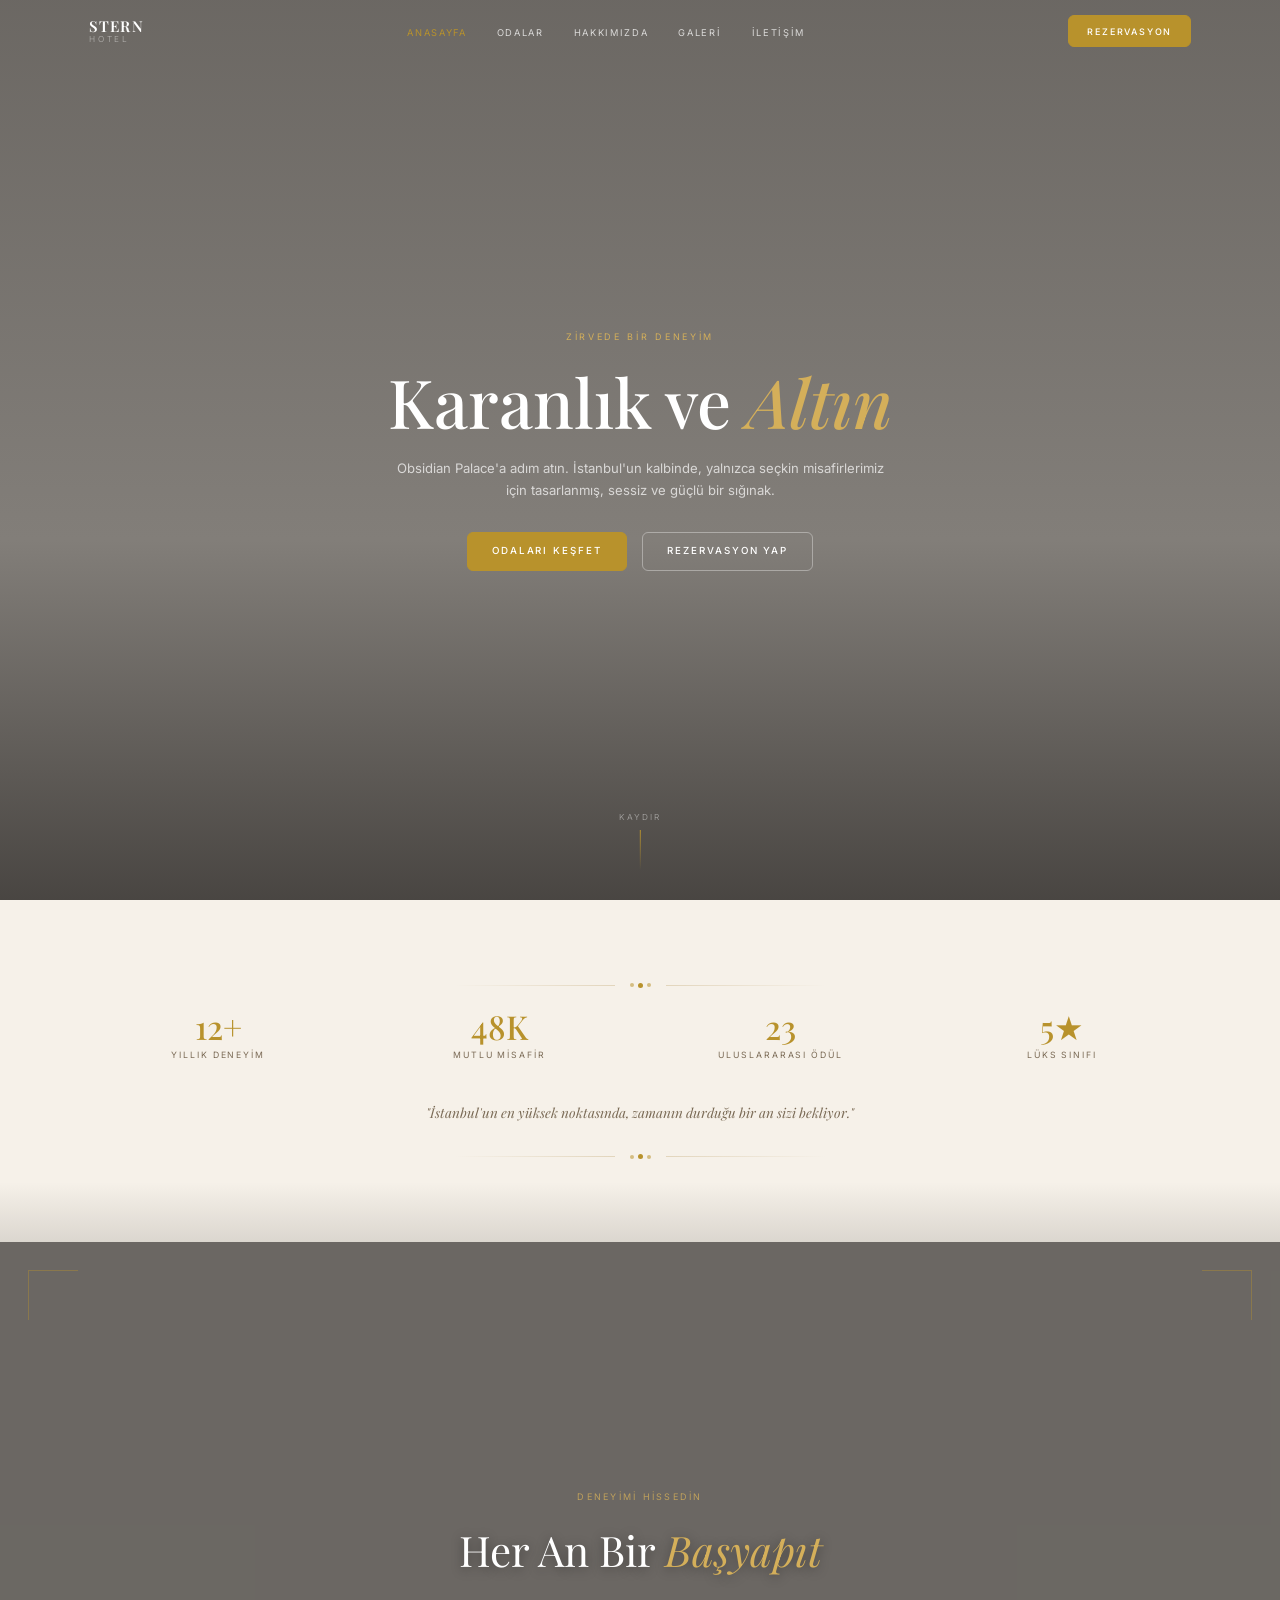
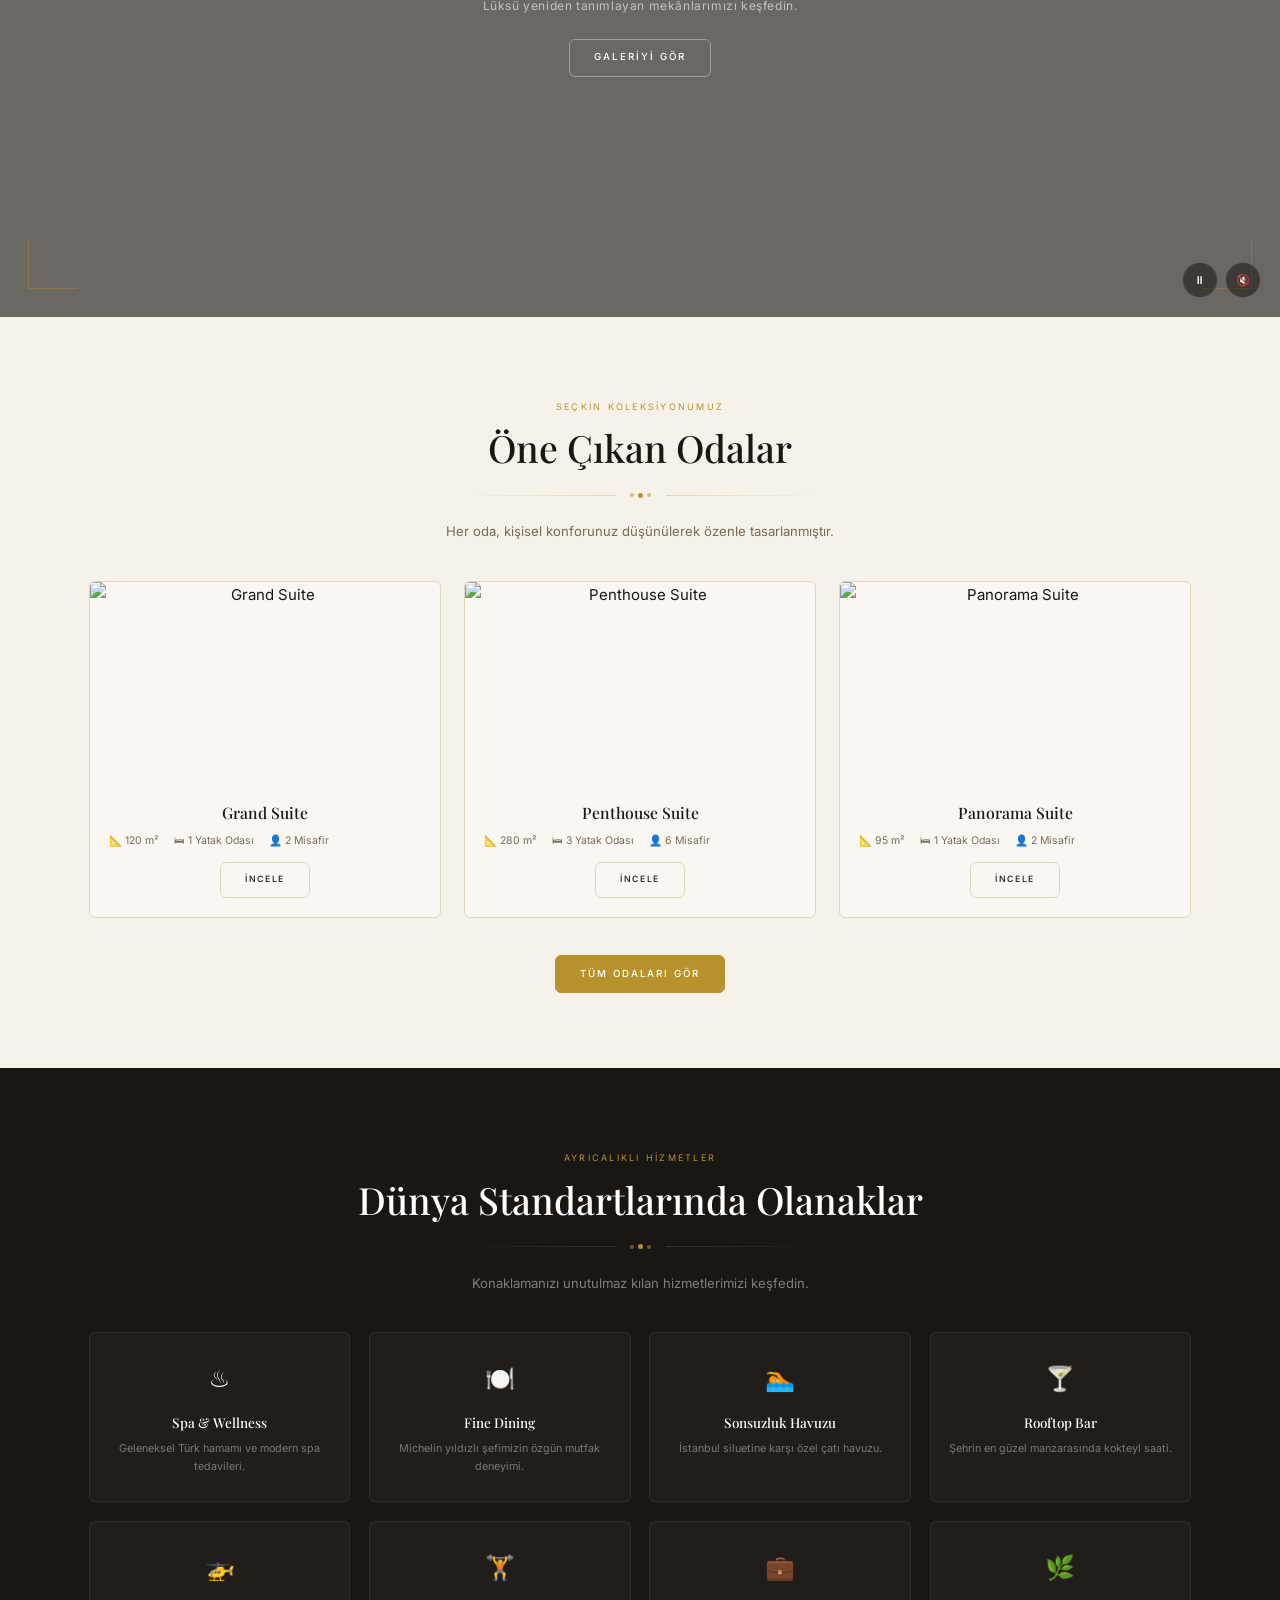
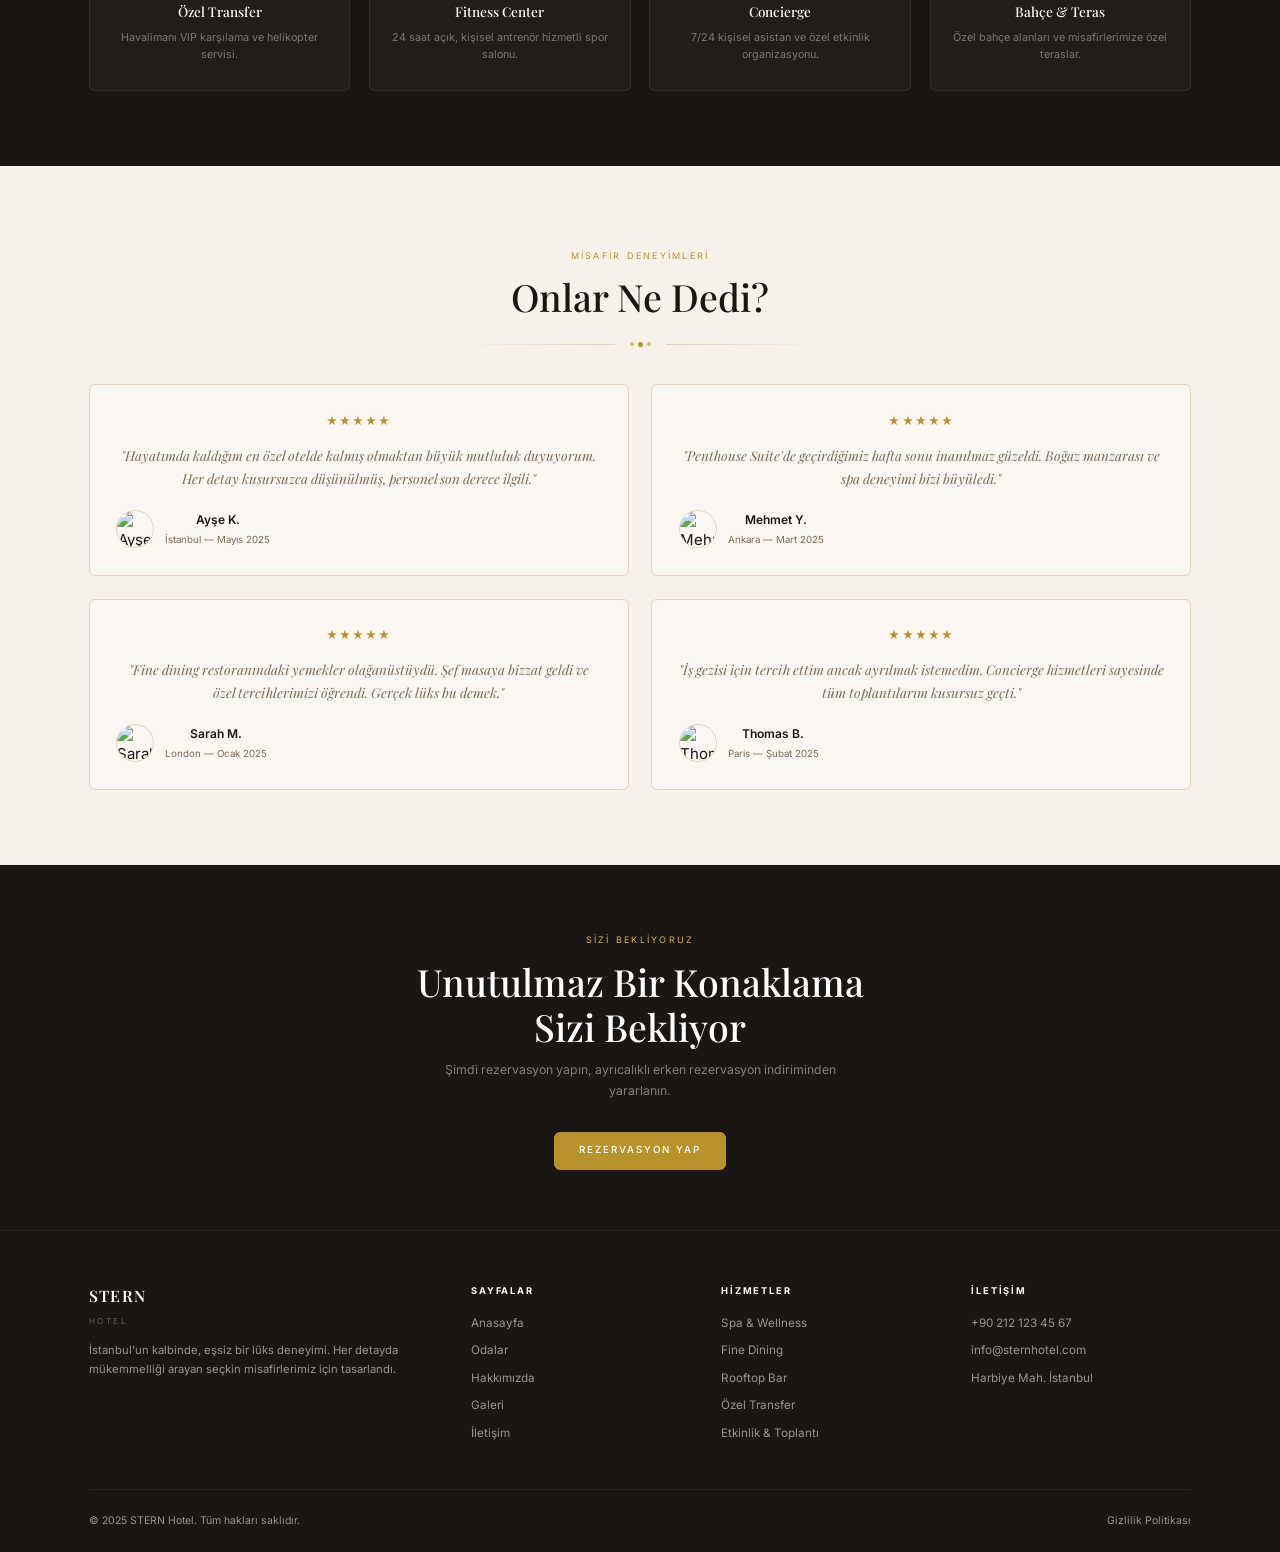
==== index.html @ bc106a62 "first upload" ====
<!DOCTYPE html>
<html lang="tr">
<head>
  <meta charset="UTF-8" />
  <meta name="viewport" content="width=device-width, initial-scale=1.0" />
  <title>STERN Hotel — İstanbul</title>
  <meta name="description" content="İstanbul'un kalbinde eşsiz lüks deneyimi. Obsidian Palace Hotel ile zamanın durduğu bir konaklamayı yaşayın." />
  <link rel="stylesheet" href="style.css" />
</head>
<body>

  <!-- ══ NAVBAR ══════════════════════════════════════════════ -->
  <nav class="navbar">
    <div class="container navbar__inner">
      <a href="index.html" class="navbar__logo">
        STERN<br><span>Hotel</span>
      </a>
      <ul class="navbar__links">
        <li><a href="index.html" class="active">Anasayfa</a></li>
        <li><a href="odalar.html">Odalar</a></li>
        <li><a href="hakkimizda.html">Hakkımızda</a></li>
        <li><a href="galeri.html">Galeri</a></li>
        <li><a href="iletisim.html">İletişim</a></li>
      </ul>
      <a href="iletisim.html" class="btn btn-gold navbar__cta">Rezervasyon</a>
      <button class="hamburger" aria-label="Menüyü aç">
        <span></span><span></span><span></span>
      </button>
    </div>
  </nav>

  <!-- Mobil menü -->
  <div class="mobile-overlay"></div>
  <nav class="mobile-menu">
    <a href="index.html">Anasayfa</a>
    <a href="odalar.html">Odalar</a>
    <a href="hakkimizda.html">Hakkımızda</a>
    <a href="galeri.html">Galeri</a>
    <a href="iletisim.html">İletişim</a>
    <a href="iletisim.html" class="btn btn-gold">Rezervasyon</a>
  </nav>

  <!-- ══ HERO ════════════════════════════════════════════════ -->
  <section class="hero">
   <div class="hero__bg"><div class="video-box">
   <video autoplay muted loop playsinline>
      <source src="file:///C:/Users/umit/Downloads/hotel-website-static/hotel-static/videos/istanbul.mp4" type="video/mp4" />
    </video>
	</div> 	 
	</div> 

    <div class="hero__content">
      <span class="hero__tag">Zirvede Bir Deneyim</span>
      <h1 class="hero__title">Karanlık ve <em>Altın</em></h1>
      <p class="hero__desc">Obsidian Palace'a adım atın. İstanbul'un kalbinde, yalnızca seçkin misafirlerimiz için tasarlanmış, sessiz ve güçlü bir sığınak.</p>
      <div class="hero__actions">
        <a href="odalar.html" class="btn btn-gold">Odaları Keşfet</a>
        <a href="iletisim.html" class="btn btn-outline">Rezervasyon Yap</a>
      </div>
    </div>
    <div class="hero__scroll">
      <span>Kaydır</span>
      <div class="hero__scroll-line"></div>
    </div>
  </section>

  <!-- ══ GEÇİŞ KÖPRÜSÜ ══════════════════════════════════════ -->
  <section class="bridge">
    <div class="container">
      <div class="ornament"><span><i></i><i></i><i></i></span></div>
      <div class="bridge__stats">
        <div class="bridge__stat fade-in">
          <div class="bridge__stat-val">12+</div>
          <div class="bridge__stat-label">Yıllık Deneyim</div>
        </div>
        <div class="bridge__stat fade-in delay-1">
          <div class="bridge__stat-val">48K</div>
          <div class="bridge__stat-label">Mutlu Misafir</div>
        </div>
        <div class="bridge__stat fade-in delay-2">
          <div class="bridge__stat-val">23</div>
          <div class="bridge__stat-label">Uluslararası Ödül</div>
        </div>
        <div class="bridge__stat fade-in delay-3">
          <div class="bridge__stat-val">5★</div>
          <div class="bridge__stat-label">Lüks Sınıfı</div>
        </div>
      </div>
      <p class="bridge__quote fade-in">"İstanbul'un en yüksek noktasında, zamanın durduğu bir an sizi bekliyor."</p>
      <div class="ornament" style="margin-top:2rem"><span><i></i><i></i><i></i></span></div>
    </div>
  </section>

  <!-- ══ VIDEO ═══════════════════════════════════════════════ -->
  <section class="video-section">
    <video autoplay muted loop playsinline>
      <source src="file:///C:/Users/umit/Downloads/hotel-website-static/hotel-static/videos/istanbul.mp4" type="video/mp4" />
    </video>
    <div class="video-section__overlay"></div>
    <div class="video-section__corner video-section__corner--tl"></div>
    <div class="video-section__corner video-section__corner--tr"></div>
    <div class="video-section__corner video-section__corner--bl"></div>
    <div class="video-section__corner video-section__corner--br"></div>
    <div class="video-section__content">
      <span class="tag" style="color:rgba(212,175,90,.8)">Deneyimi Hissedin</span>
      <h2>Her An Bir <em style="font-style:italic;color:var(--gold-lt)">Başyapıt</em></h2>
      <p>Lüksü yeniden tanımlayan mekânlarımızı keşfedin.</p>
      <a href="galeri.html" class="btn btn-outline">Galeriyi Gör</a>
    </div>
    <div class="video-controls">
      <button id="btn-play" title="Oynat / Durdur">⏸</button>
      <button id="btn-mute" title="Ses">🔇</button>
    </div>
  </section>

  <!-- ══ ÖNE ÇIKAN ODALAR ════════════════════════════════════ -->
  <section class="section">
    <div class="container text-center">
      <span class="tag">Seçkin Koleksiyonumuz</span>
      <h2 class="section-title">Öne Çıkan Odalar</h2>
      <div class="ornament"><span><i></i><i></i><i></i></span></div>
      <p class="section-lead">Her oda, kişisel konforunuz düşünülerek özenle tasarlanmıştır.</p>

      <div class="rooms-grid">

        <div class="room-card fade-in">
          <div class="room-card__img">
            <img src="https://images.unsplash.com/photo-1631049307264-da0ec9d70304?w=700&q=80" alt="Grand Suite" loading="lazy" />
          </div>
          <div class="room-card__body">
            <h3 class="room-card__name">Grand Suite</h3>
            <div class="room-card__meta">
              <span>📐 120 m²</span>
              <span>🛏 1 Yatak Odası</span>
              <span>👤 2 Misafir</span>
            </div>
            <a href="odalar.html" class="btn btn-outline-dark" style="font-size:0.58rem">İncele</a>
          </div>
        </div>

        <div class="room-card fade-in delay-1">
          <div class="room-card__img">
            <img src="https://images.unsplash.com/photo-1582719478250-c89cae4dc85b?w=700&q=80" alt="Penthouse Suite" loading="lazy" />
          </div>
          <div class="room-card__body">
            <h3 class="room-card__name">Penthouse Suite</h3>
            <div class="room-card__meta">
              <span>📐 280 m²</span>
              <span>🛏 3 Yatak Odası</span>
              <span>👤 6 Misafir</span>
            </div>
            <a href="odalar.html" class="btn btn-outline-dark" style="font-size:0.58rem">İncele</a>
          </div>
        </div>

        <div class="room-card fade-in delay-2">
          <div class="room-card__img">
            <img src="https://images.unsplash.com/photo-1578683010236-d716f9a3f461?w=700&q=80" alt="Panorama Suite" loading="lazy" />
          </div>
          <div class="room-card__body">
            <h3 class="room-card__name">Panorama Suite</h3>
            <div class="room-card__meta">
              <span>📐 95 m²</span>
              <span>🛏 1 Yatak Odası</span>
              <span>👤 2 Misafir</span>
            </div>
            <a href="odalar.html" class="btn btn-outline-dark" style="font-size:0.58rem">İncele</a>
          </div>
        </div>

      </div>
      <div style="margin-top:2.5rem">
        <a href="odalar.html" class="btn btn-gold">Tüm Odaları Gör</a>
      </div>
    </div>
  </section>

  <!-- ══ OLANAKLAR ═══════════════════════════════════════════ -->
  <section class="section section--dark">
    <div class="container text-center">
      <span class="tag">Ayrıcalıklı Hizmetler</span>
      <h2 class="section-title" style="color:#fff">Dünya Standartlarında Olanaklar</h2>
      <div class="ornament" style="--border:rgba(255,255,255,.12)"><span><i></i><i></i><i></i></span></div>
      <p class="section-lead" style="color:rgba(255,255,255,.45)">Konaklamanızı unutulmaz kılan hizmetlerimizi keşfedin.</p>

      <div class="amenities-grid" style="margin-top:2.5rem">
        <div class="amenity-card fade-in">
          <div class="amenity-card__icon">♨️</div>
          <div class="amenity-card__name">Spa & Wellness</div>
          <div class="amenity-card__desc">Geleneksel Türk hamamı ve modern spa tedavileri.</div>
        </div>
        <div class="amenity-card fade-in delay-1">
          <div class="amenity-card__icon">🍽️</div>
          <div class="amenity-card__name">Fine Dining</div>
          <div class="amenity-card__desc">Michelin yıldızlı şefimizin özgün mutfak deneyimi.</div>
        </div>
        <div class="amenity-card fade-in delay-2">
          <div class="amenity-card__icon">🏊</div>
          <div class="amenity-card__name">Sonsuzluk Havuzu</div>
          <div class="amenity-card__desc">İstanbul siluetine karşı özel çatı havuzu.</div>
        </div>
        <div class="amenity-card fade-in delay-3">
          <div class="amenity-card__icon">🍸</div>
          <div class="amenity-card__name">Rooftop Bar</div>
          <div class="amenity-card__desc">Şehrin en güzel manzarasında kokteyl saati.</div>
        </div>
        <div class="amenity-card fade-in">
          <div class="amenity-card__icon">🚁</div>
          <div class="amenity-card__name">Özel Transfer</div>
          <div class="amenity-card__desc">Havalimanı VIP karşılama ve helikopter servisi.</div>
        </div>
        <div class="amenity-card fade-in delay-1">
          <div class="amenity-card__icon">🏋️</div>
          <div class="amenity-card__name">Fitness Center</div>
          <div class="amenity-card__desc">24 saat açık, kişisel antrenör hizmetli spor salonu.</div>
        </div>
        <div class="amenity-card fade-in delay-2">
          <div class="amenity-card__icon">💼</div>
          <div class="amenity-card__name">Concierge</div>
          <div class="amenity-card__desc">7/24 kişisel asistan ve özel etkinlik organizasyonu.</div>
        </div>
        <div class="amenity-card fade-in delay-3">
          <div class="amenity-card__icon">🌿</div>
          <div class="amenity-card__name">Bahçe & Teras</div>
          <div class="amenity-card__desc">Özel bahçe alanları ve misafirlerimize özel teraslar.</div>
        </div>
      </div>
    </div>
  </section>

  <!-- ══ MİSAFİR GÖRÜŞLERİ ══════════════════════════════════ -->
  <section class="section">
    <div class="container text-center">
      <span class="tag">Misafir Deneyimleri</span>
      <h2 class="section-title">Onlar Ne Dedi?</h2>
      <div class="ornament"><span><i></i><i></i><i></i></span></div>

      <div class="testimonials-grid">
        <div class="testimonial-card fade-in">
          <div class="testimonial-card__stars">★★★★★</div>
          <p class="testimonial-card__text">"Hayatımda kaldığım en özel otelde kalmış olmaktan büyük mutluluk duyuyorum. Her detay kusursuzca düşünülmüş, personel son derece ilgili."</p>
          <div class="testimonial-card__author">
            <img class="testimonial-card__avatar" src="https://images.unsplash.com/photo-1494790108755-2616b612b786?w=80&q=80" alt="Ayşe K." />
            <div>
              <div class="testimonial-card__name">Ayşe K.</div>
              <div class="testimonial-card__meta">İstanbul — Mayıs 2025</div>
            </div>
          </div>
        </div>

        <div class="testimonial-card fade-in delay-1">
          <div class="testimonial-card__stars">★★★★★</div>
          <p class="testimonial-card__text">"Penthouse Suite'de geçirdiğimiz hafta sonu inanılmaz güzeldi. Boğaz manzarası ve spa deneyimi bizi büyüledi."</p>
          <div class="testimonial-card__author">
            <img class="testimonial-card__avatar" src="https://images.unsplash.com/photo-1472099645785-5658abf4ff4e?w=80&q=80" alt="Mehmet Y." />
            <div>
              <div class="testimonial-card__name">Mehmet Y.</div>
              <div class="testimonial-card__meta">Ankara — Mart 2025</div>
            </div>
          </div>
        </div>

        <div class="testimonial-card fade-in delay-2">
          <div class="testimonial-card__stars">★★★★★</div>
          <p class="testimonial-card__text">"Fine dining restoranındaki yemekler olağanüstüydü. Şef masaya bizzat geldi ve özel tercihlerimizi öğrendi. Gerçek lüks bu demek."</p>
          <div class="testimonial-card__author">
            <img class="testimonial-card__avatar" src="https://images.unsplash.com/photo-1438761681033-6461ffad8d80?w=80&q=80" alt="Sarah M." />
            <div>
              <div class="testimonial-card__name">Sarah M.</div>
              <div class="testimonial-card__meta">London — Ocak 2025</div>
            </div>
          </div>
        </div>

        <div class="testimonial-card fade-in delay-3">
          <div class="testimonial-card__stars">★★★★★</div>
          <p class="testimonial-card__text">"İş gezisi için tercih ettim ancak ayrılmak istemedim. Concierge hizmetleri sayesinde tüm toplantılarım kusursuz geçti."</p>
          <div class="testimonial-card__author">
            <img class="testimonial-card__avatar" src="https://images.unsplash.com/photo-1507003211169-0a1dd7228f2d?w=80&q=80" alt="Thomas B." />
            <div>
              <div class="testimonial-card__name">Thomas B.</div>
              <div class="testimonial-card__meta">Paris — Şubat 2025</div>
            </div>
          </div>
        </div>
      </div>
    </div>
  </section>

  <!-- ══ CTA BANNER ══════════════════════════════════════════ -->
  <section style="background:var(--dark);padding:4rem 0;text-align:center;position:relative;overflow:hidden;">
    <div style="position:absolute;inset:0;background-image:url('https://images.unsplash.com/photo-1551882547-ff40c63fe5fa?w=1400&q=60');background-size:cover;background-position:center;opacity:.08;"></div>
    <div class="container" style="position:relative">
      <span class="tag" style="color:var(--gold-lt)">Sizi Bekliyoruz</span>
      <h2 class="section-title" style="color:#fff;margin-bottom:0.75rem">Unutulmaz Bir Konaklama<br>Sizi Bekliyor</h2>
      <p style="font-size:0.82rem;color:rgba(255,255,255,.45);margin-bottom:2rem;max-width:440px;margin-inline:auto;">Şimdi rezervasyon yapın, ayrıcalıklı erken rezervasyon indiriminden yararlanın.</p>
      <a href="iletisim.html" class="btn btn-gold">Rezervasyon Yap</a>
    </div>
  </section>

  <!-- ══ FOOTER ══════════════════════════════════════════════ -->
  <footer class="footer">
    <div class="container">
      <div class="footer__grid">
        <div class="footer__brand">
          <div class="footer__logo">STERN</div>
          <div class="footer__logo-sub">Hotel</div>
          <p>İstanbul'un kalbinde, eşsiz bir lüks deneyimi. Her detayda mükemmelliği arayan seçkin misafirlerimiz için tasarlandı.</p>
        </div>
        <div class="footer__col">
          <h4>Sayfalar</h4>
          <a href="index.html">Anasayfa</a>
          <a href="odalar.html">Odalar</a>
          <a href="hakkimizda.html">Hakkımızda</a>
          <a href="galeri.html">Galeri</a>
          <a href="iletisim.html">İletişim</a>
        </div>
        <div class="footer__col">
          <h4>Hizmetler</h4>
          <a href="#">Spa & Wellness</a>
          <a href="#">Fine Dining</a>
          <a href="#">Rooftop Bar</a>
          <a href="#">Özel Transfer</a>
          <a href="#">Etkinlik & Toplantı</a>
        </div>
        <div class="footer__col">
          <h4>İletişim</h4>
          <a href="tel:+902121234567">+90 212 123 45 67</a>
          <a href="mailto:info@obsidianpalace.com">info@sternhotel.com</a>
          <a href="#">Harbiye Mah. İstanbul</a>
        </div>
      </div>
      <div class="footer__bottom">
        <span>© 2025 STERN Hotel. Tüm hakları saklıdır.</span>
        <span><a href="#">Gizlilik Politikası</a></span>
      </div>
    </div>
  </footer>

  <script src="script.js"></script>
</body>
</html>
---- style.css ----
/* ============================================================
   OBSIDIAN PALACE HOTEL — Ana Stil Dosyası
   ============================================================ */

@import url('https://fonts.googleapis.com/css2?family=Playfair+Display:ital,wght@0,400;0,500;0,600;0,700;1,400;1,500&family=Inter:wght@300;400;500;600&display=swap');

/* ── Değişkenler ── */
:root {
  --bg:        #f6f1e9;
  --bg-card:   #faf7f2;
  --dark:      #1a1614;
  --dark-2:    #221e1b;
  --gold:      #b8922c;
  --gold-lt:   #d4af5a;
  --gold-dk:   #8a6b1e;
  --text:      #1a1614;
  --muted:     #7a6a55;
  --border:    #e2d5bc;
  --white:     #ffffff;
  --radius:    6px;
  --font-serif: 'Playfair Display', Georgia, serif;
  --font-sans:  'Inter', system-ui, sans-serif;
  --transition: 0.3s ease;
}

/* ── Reset ── */
*, *::before, *::after { box-sizing: border-box; margin: 0; padding: 0; }
html { scroll-behavior: smooth; font-size: 15px; }
body { background: var(--bg); color: var(--text); font-family: var(--font-sans); line-height: 1.7; -webkit-font-smoothing: antialiased; }
img { max-width: 100%; display: block; }
a { text-decoration: none; color: inherit; }
ul { list-style: none; }
button { cursor: pointer; font-family: inherit; }

/* ── Yardımcı ── */
.container { width: 100%; max-width: 1140px; margin-inline: auto; padding-inline: 1.25rem; }
.section { padding: 5rem 0; }
.section--dark { background: var(--dark); color: var(--white); }
.section--darker { background: var(--dark-2); color: var(--white); }

.gold { color: var(--gold); }
.serif { font-family: var(--font-serif); }
.text-center { text-align: center; }
.text-muted { color: var(--muted); }

.tag {
  display: inline-block;
  font-size: 0.6rem;
  letter-spacing: 0.25em;
  text-transform: uppercase;
  color: var(--gold);
  margin-bottom: 0.75rem;
}

.section-title {
  font-family: var(--font-serif);
  font-size: clamp(1.6rem, 4vw, 2.5rem);
  font-weight: 500;
  line-height: 1.2;
  margin-bottom: 0.75rem;
}

.section-lead {
  font-size: 0.875rem;
  color: var(--muted);
  max-width: 520px;
  margin-inline: auto;
  line-height: 1.75;
}

/* Ornament divider */
.ornament {
  display: flex;
  align-items: center;
  justify-content: center;
  gap: 1rem;
  margin: 1.5rem 0;
}
.ornament::before,
.ornament::after {
  content: '';
  height: 1px;
  flex: 1;
  max-width: 160px;
  background: linear-gradient(to right, transparent, var(--border));
}
.ornament::after { background: linear-gradient(to left, transparent, var(--border)); }
.ornament span {
  display: flex; gap: 4px; align-items: center;
}
.ornament span i {
  display: block;
  width: 5px; height: 5px;
  border-radius: 50%;
  background: var(--gold);
}
.ornament span i:first-child,
.ornament span i:last-child { width: 4px; height: 4px; opacity: .55; }

/* ── Butonlar ── */
.btn {
  display: inline-flex;
  align-items: center;
  gap: 0.5rem;
  padding: 0.65rem 1.6rem;
  font-size: 0.65rem;
  letter-spacing: 0.2em;
  text-transform: uppercase;
  font-weight: 500;
  border: 1px solid transparent;
  transition: var(--transition);
  border-radius: var(--radius);
}
.btn-gold {
  background: var(--gold);
  color: var(--white);
  border-color: var(--gold);
}
.btn-gold:hover { background: var(--gold-dk); border-color: var(--gold-dk); }
.btn-outline {
  background: transparent;
  color: var(--white);
  border-color: rgba(255,255,255,.35);
}
.btn-outline:hover { border-color: var(--gold); color: var(--gold); }
.btn-outline-dark {
  background: transparent;
  color: var(--text);
  border-color: var(--border);
}
.btn-outline-dark:hover { border-color: var(--gold); color: var(--gold); }

/* ============================================================
   NAVBAR
   ============================================================ */
.navbar {
  position: fixed;
  top: 0; left: 0; right: 0;
  z-index: 900;
  padding: 1rem 0;
  transition: background var(--transition), padding var(--transition), box-shadow var(--transition);
}
.navbar.scrolled {
  background: var(--dark);
  padding: 0.6rem 0;
  box-shadow: 0 2px 20px rgba(0,0,0,.35);
}
.navbar__inner {
  display: flex;
  align-items: center;
  justify-content: space-between;
}
.navbar__logo {
  font-family: var(--font-serif);
  font-size: 1rem;
  font-weight: 600;
  letter-spacing: 0.08em;
  color: var(--white);
  line-height: 1.1;
}
.navbar__logo span {
  display: block;
  font-family: var(--font-sans);
  font-size: 0.55rem;
  font-weight: 300;
  letter-spacing: 0.35em;
  text-transform: uppercase;
  color: rgba(255,255,255,.5);
}
.navbar__links {
  display: flex;
  align-items: center;
  gap: 2rem;
}
.navbar__links a {
  font-size: 0.62rem;
  letter-spacing: 0.18em;
  text-transform: uppercase;
  color: rgba(255,255,255,.75);
  transition: color var(--transition);
}
.navbar__links a:hover,
.navbar__links a.active { color: var(--gold); }
.navbar__cta {
  font-size: 0.6rem;
  letter-spacing: 0.2em;
  padding: 0.5rem 1.2rem;
}
/* Hamburger */
.hamburger {
  display: none;
  flex-direction: column;
  gap: 5px;
  background: none;
  border: none;
  padding: 4px;
  cursor: pointer;
}
.hamburger span {
  display: block;
  width: 24px; height: 1.5px;
  background: var(--white);
  transition: var(--transition);
}
.hamburger.open span:nth-child(1) { transform: translateY(6.5px) rotate(45deg); }
.hamburger.open span:nth-child(2) { opacity: 0; }
.hamburger.open span:nth-child(3) { transform: translateY(-6.5px) rotate(-45deg); }

/* Mobile drawer */
.mobile-menu {
  position: fixed;
  top: 0; right: 0; bottom: 0;
  width: 280px;
  background: var(--dark);
  z-index: 800;
  transform: translateX(100%);
  transition: transform 0.4s cubic-bezier(.77,0,.175,1);
  display: flex;
  flex-direction: column;
  padding: 5rem 2rem 2.5rem;
  border-left: 1px solid rgba(255,255,255,.06);
}
.mobile-menu.open { transform: translateX(0); }
.mobile-menu a {
  display: block;
  padding: 0.85rem 0;
  font-size: 0.7rem;
  letter-spacing: 0.22em;
  text-transform: uppercase;
  color: rgba(255,255,255,.65);
  border-bottom: 1px solid rgba(255,255,255,.06);
  transition: color var(--transition);
}
.mobile-menu a:hover { color: var(--gold); }
.mobile-menu .btn { margin-top: 1.5rem; align-self: flex-start; }
.mobile-overlay {
  display: none;
  position: fixed; inset: 0;
  background: rgba(0,0,0,.55);
  z-index: 799;
}
.mobile-overlay.open { display: block; }

/* ============================================================
   HERO
   ============================================================ */
.hero {
  position: relative;
  min-height: 100vh;
  display: flex;
  align-items: center;
  justify-content: center;
  text-align: center;
  overflow: hidden;
}
.hero__bg {
  position: absolute; inset: 0;
  background-image: url('https://images.unsplash.com/photo-1551882547-ff40c63fe5fa?w=1600&q=80');
  background-size: cover;
  background-position: center;
}
.hero__bg::after {
  content: '';
  position: absolute; inset: 0;
  background: linear-gradient(to bottom, rgba(15,12,10,.6) 0%, rgba(15,12,10,.5) 60%, rgba(15,12,10,.75) 100%);
}
.hero__content {
  position: relative;
  z-index: 2;
  color: var(--white);
  padding: 2rem 1.25rem;
}
.hero__tag {
  font-size: 0.6rem;
  letter-spacing: 0.3em;
  text-transform: uppercase;
  color: var(--gold-lt);
  display: block;
  margin-bottom: 1.25rem;
}
.hero__title {
  font-family: var(--font-serif);
  font-size: clamp(2.2rem, 7vw, 4.5rem);
  font-weight: 500;
  line-height: 1.1;
  margin-bottom: 1.25rem;
}
.hero__title em { color: var(--gold-lt); font-style: italic; }
.hero__desc {
  font-size: 0.875rem;
  color: rgba(255,255,255,.7);
  max-width: 500px;
  margin: 0 auto 2rem;
  line-height: 1.75;
}
.hero__actions { display: flex; gap: 1rem; justify-content: center; flex-wrap: wrap; }
.hero__scroll {
  position: absolute;
  bottom: 2rem; left: 50%;
  transform: translateX(-50%);
  z-index: 2;
  display: flex;
  flex-direction: column;
  align-items: center;
  gap: 0.4rem;
}
.hero__scroll span {
  font-size: 0.55rem;
  letter-spacing: 0.25em;
  text-transform: uppercase;
  color: rgba(255,255,255,.4);
}
.hero__scroll-line {
  width: 1px; height: 40px;
  background: linear-gradient(to bottom, var(--gold), transparent);
  animation: scrollLine 2s ease-in-out infinite;
}
@keyframes scrollLine { 0%,100% { opacity: .4; } 50% { opacity: 1; } }

/* ============================================================
   TRANSITION BRIDGE
   ============================================================ */
.bridge {
  background: var(--bg);
  padding: 4rem 0;
  position: relative;
}
.bridge::after {
  content: '';
  position: absolute;
  bottom: 0; left: 0; right: 0;
  height: 60px;
  background: linear-gradient(to bottom, transparent, rgba(26,22,20,.12));
  pointer-events: none;
}
.bridge__stats {
  display: grid;
  grid-template-columns: repeat(4, 1fr);
  gap: 1.5rem;
  margin-bottom: 2.5rem;
}
.bridge__stat { text-align: center; }
.bridge__stat-val {
  font-family: var(--font-serif);
  font-size: 2.2rem;
  font-weight: 500;
  color: var(--gold);
  line-height: 1;
  margin-bottom: 0.35rem;
}
.bridge__stat-label {
  font-size: 0.58rem;
  letter-spacing: 0.22em;
  text-transform: uppercase;
  color: var(--muted);
  font-weight: 400;
}
.bridge__quote {
  text-align: center;
  font-family: var(--font-serif);
  font-style: italic;
  font-size: 0.9rem;
  color: var(--muted);
  max-width: 560px;
  margin-inline: auto;
  line-height: 1.75;
}

/* ============================================================
   VIDEO SECTION
   ============================================================ */
.video-section {
  position: relative;
  height: 75vh;
  min-height: 420px;
  overflow: hidden;
  display: flex;
  align-items: center;
  justify-content: center;
}
.video-section video {
  position: absolute; inset: 0;
  width: 100%; height: 100%;
  object-fit: cover;
}
.video-section__overlay {
  position: absolute; inset: 0;
  background: rgba(15,12,10,.6);
}
/* Gold corner frames */
.video-section__corner {
  position: absolute;
  width: 50px; height: 50px;
  border-color: rgba(184,146,44,.4);
  border-style: solid;
  pointer-events: none;
}
.video-section__corner--tl { top: 28px; left: 28px; border-width: 1px 0 0 1px; }
.video-section__corner--tr { top: 28px; right: 28px; border-width: 1px 1px 0 0; }
.video-section__corner--bl { bottom: 28px; left: 28px; border-width: 0 0 1px 1px; }
.video-section__corner--br { bottom: 28px; right: 28px; border-width: 0 1px 1px 0; }
.video-section__content {
  position: relative;
  z-index: 2;
  text-align: center;
  color: var(--white);
  padding: 1.25rem;
}
.video-section__content h2 {
  font-family: var(--font-serif);
  font-size: clamp(1.5rem, 4vw, 2.8rem);
  font-weight: 400;
  margin-bottom: 0.6rem;
  text-shadow: 0 2px 12px rgba(0,0,0,.4);
}
.video-section__content p {
  font-size: 0.8rem;
  color: rgba(255,255,255,.6);
  margin-bottom: 1.5rem;
  letter-spacing: 0.05em;
}
.video-controls {
  position: absolute;
  bottom: 1.25rem; right: 1.25rem;
  z-index: 3;
  display: flex; gap: 0.5rem;
}
.video-controls button {
  width: 36px; height: 36px;
  border-radius: 50%;
  border: 1px solid rgba(255,255,255,.2);
  background: rgba(15,12,10,.5);
  color: var(--white);
  font-size: 0.75rem;
  display: flex; align-items: center; justify-content: center;
  transition: var(--transition);
}
.video-controls button:hover { border-color: var(--gold); color: var(--gold); }

/* ============================================================
   FEATURED ROOMS
   ============================================================ */
.rooms-grid {
  display: grid;
  grid-template-columns: repeat(3, 1fr);
  gap: 1.5rem;
  margin-top: 2.5rem;
}
.room-card {
  background: var(--bg-card);
  border: 1px solid var(--border);
  border-radius: var(--radius);
  overflow: hidden;
  transition: transform var(--transition), box-shadow var(--transition);
}
.room-card:hover { transform: translateY(-4px); box-shadow: 0 12px 30px rgba(0,0,0,.1); }
.room-card__img { height: 200px; overflow: hidden; }
.room-card__img img { width: 100%; height: 100%; object-fit: cover; transition: transform 0.6s ease; }
.room-card:hover .room-card__img img { transform: scale(1.05); }
.room-card__body { padding: 1.25rem; }
.room-card__name {
  font-family: var(--font-serif);
  font-size: 1.05rem;
  font-weight: 500;
  margin-bottom: 0.35rem;
}
.room-card__meta {
  font-size: 0.7rem;
  color: var(--muted);
  margin-bottom: 0.75rem;
  display: flex; gap: 1rem;
}
.room-card__meta span { display: flex; align-items: center; gap: 0.3rem; }
.room-card__price {
  font-family: var(--font-serif);
  font-size: 1.1rem;
  color: var(--gold);
  font-weight: 500;
  margin-bottom: 1rem;
}
.room-card__price small { font-family: var(--font-sans); font-size: 0.65rem; color: var(--muted); font-weight: 400; }

/* ============================================================
   AMENITIES
   ============================================================ */
.amenities-grid {
  display: grid;
  grid-template-columns: repeat(4, 1fr);
  gap: 1.25rem;
  margin-top: 2.5rem;
}
.amenity-card {
  text-align: center;
  padding: 1.75rem 1rem;
  border: 1px solid rgba(255,255,255,.07);
  border-radius: var(--radius);
  background: rgba(255,255,255,.03);
  transition: border-color var(--transition), background var(--transition);
}
.amenity-card:hover { border-color: rgba(184,146,44,.3); background: rgba(184,146,44,.04); }
.amenity-card__icon { font-size: 1.6rem; margin-bottom: 0.75rem; }
.amenity-card__name {
  font-family: var(--font-serif);
  font-size: 0.9rem;
  font-weight: 500;
  color: var(--white);
  margin-bottom: 0.4rem;
}
.amenity-card__desc { font-size: 0.72rem; color: rgba(255,255,255,.4); line-height: 1.6; }

/* ============================================================
   TESTIMONIALS
   ============================================================ */
.testimonials-grid {
  display: grid;
  grid-template-columns: repeat(2, 1fr);
  gap: 1.5rem;
  margin-top: 2.5rem;
}
.testimonial-card {
  background: var(--bg-card);
  border: 1px solid var(--border);
  border-radius: var(--radius);
  padding: 1.75rem;
}
.testimonial-card__stars { color: var(--gold); font-size: 0.75rem; margin-bottom: 0.85rem; letter-spacing: 0.1em; }
.testimonial-card__text {
  font-family: var(--font-serif);
  font-style: italic;
  font-size: 0.9rem;
  line-height: 1.75;
  color: var(--muted);
  margin-bottom: 1.25rem;
}
.testimonial-card__author { display: flex; align-items: center; gap: 0.75rem; }
.testimonial-card__avatar {
  width: 38px; height: 38px;
  border-radius: 50%;
  object-fit: cover;
  border: 1.5px solid var(--border);
}
.testimonial-card__name { font-size: 0.8rem; font-weight: 600; margin-bottom: 0.15rem; }
.testimonial-card__meta { font-size: 0.65rem; color: var(--muted); }

/* ============================================================
   PAGE HERO (sub-pages)
   ============================================================ */
.page-hero {
  background: var(--dark);
  padding: 7rem 0 3.5rem;
  text-align: center;
  color: var(--white);
  position: relative;
  overflow: hidden;
}
.page-hero::before {
  content: '';
  position: absolute; inset: 0;
  background-image: url('https://images.unsplash.com/photo-1582719478250-c89cae4dc85b?w=1400&q=70');
  background-size: cover;
  background-position: center;
  opacity: 0.12;
}
.page-hero__content { position: relative; z-index: 2; }
.page-hero h1 {
  font-family: var(--font-serif);
  font-size: clamp(1.8rem, 5vw, 3rem);
  font-weight: 500;
  margin-bottom: 0.6rem;
}
.page-hero p { font-size: 0.82rem; color: rgba(255,255,255,.5); }

/* ============================================================
   ODALAR PAGE
   ============================================================ */
.rooms-page-grid {
  display: grid;
  grid-template-columns: repeat(2, 1fr);
  gap: 2rem;
  margin-top: 2.5rem;
}
.room-detail-card {
  background: var(--bg-card);
  border: 1px solid var(--border);
  border-radius: var(--radius);
  overflow: hidden;
  display: flex;
  flex-direction: column;
  transition: transform var(--transition), box-shadow var(--transition);
}
.room-detail-card:hover { transform: translateY(-3px); box-shadow: 0 10px 28px rgba(0,0,0,.09); }
.room-detail-card__img { height: 240px; overflow: hidden; }
.room-detail-card__img img { width: 100%; height: 100%; object-fit: cover; transition: transform 0.6s ease; }
.room-detail-card:hover .room-detail-card__img img { transform: scale(1.04); }
.room-detail-card__body { padding: 1.5rem; flex: 1; display: flex; flex-direction: column; }
.room-detail-card__name {
  font-family: var(--font-serif);
  font-size: 1.2rem;
  font-weight: 500;
  margin-bottom: 0.5rem;
}
.room-detail-card__desc {
  font-size: 0.8rem;
  color: var(--muted);
  line-height: 1.7;
  margin-bottom: 1rem;
  flex: 1;
}
.room-detail-card__meta {
  display: flex;
  gap: 1rem;
  flex-wrap: wrap;
  font-size: 0.7rem;
  color: var(--muted);
  margin-bottom: 1rem;
}
.room-detail-card__meta span { display: flex; align-items: center; gap: 0.3rem; }
.room-detail-card__footer {
  display: flex;
  align-items: center;
  justify-content: space-between;
  padding-top: 1rem;
  border-top: 1px solid var(--border);
}
.room-detail-card__price {
  font-family: var(--font-serif);
  font-size: 1.2rem;
  color: var(--gold);
  font-weight: 500;
}
.room-detail-card__price small { font-family: var(--font-sans); font-size: 0.65rem; color: var(--muted); font-weight: 400; }

/* ============================================================
   GALLERY PAGE
   ============================================================ */
.gallery-grid {
  display: grid;
  grid-template-columns: repeat(3, 1fr);
  gap: 0.75rem;
  margin-top: 2.5rem;
}
.gallery-item {
  aspect-ratio: 4/3;
  overflow: hidden;
  border-radius: var(--radius);
  position: relative;
  cursor: pointer;
}
.gallery-item.wide { grid-column: span 2; }
.gallery-item.tall { grid-row: span 2; }
.gallery-item img { width: 100%; height: 100%; object-fit: cover; transition: transform 0.5s ease; }
.gallery-item:hover img { transform: scale(1.06); }
.gallery-item__overlay {
  position: absolute; inset: 0;
  background: rgba(15,12,10,0);
  display: flex; align-items: center; justify-content: center;
  transition: background var(--transition);
}
.gallery-item:hover .gallery-item__overlay { background: rgba(15,12,10,.35); }
.gallery-item__label {
  color: var(--white);
  font-size: 0.7rem;
  letter-spacing: 0.18em;
  text-transform: uppercase;
  opacity: 0;
  transition: opacity var(--transition);
}
.gallery-item:hover .gallery-item__label { opacity: 1; }

/* Lightbox */
.lightbox {
  display: none;
  position: fixed; inset: 0;
  background: rgba(0,0,0,.92);
  z-index: 9999;
  align-items: center;
  justify-content: center;
}
.lightbox.open { display: flex; }
.lightbox img { max-width: 90vw; max-height: 88vh; object-fit: contain; border-radius: 4px; }
.lightbox__close {
  position: absolute;
  top: 1.25rem; right: 1.25rem;
  background: none; border: none;
  color: rgba(255,255,255,.7);
  font-size: 1.5rem;
  cursor: pointer;
  line-height: 1;
  transition: color var(--transition);
}
.lightbox__close:hover { color: var(--gold); }

/* ============================================================
   HAKKIMIZDA PAGE
   ============================================================ */
.about-layout {
  display: grid;
  grid-template-columns: 1fr 1fr;
  gap: 4rem;
  align-items: center;
}
.about-img-wrap { position: relative; }
.about-img-wrap img {
  width: 100%;
  border-radius: var(--radius);
  display: block;
}
.about-img-wrap::before {
  content: '';
  position: absolute;
  top: -10px; left: -10px;
  right: 20px; bottom: 20px;
  border: 1px solid rgba(184,146,44,.25);
  border-radius: var(--radius);
  z-index: -1;
}
.about-body .tag { display: block; }
.about-body p {
  font-size: 0.85rem;
  color: var(--muted);
  line-height: 1.8;
  margin-bottom: 1rem;
}
.values-grid {
  display: grid;
  grid-template-columns: repeat(3, 1fr);
  gap: 1.5rem;
  margin-top: 2.5rem;
}
.value-card {
  padding: 1.75rem;
  border: 1px solid var(--border);
  border-radius: var(--radius);
  background: var(--bg-card);
  text-align: center;
}
.value-card__icon { font-size: 1.8rem; margin-bottom: 0.75rem; }
.value-card__title {
  font-family: var(--font-serif);
  font-size: 0.95rem;
  font-weight: 500;
  margin-bottom: 0.5rem;
}
.value-card__desc { font-size: 0.75rem; color: var(--muted); line-height: 1.7; }
.team-grid {
  display: grid;
  grid-template-columns: repeat(4, 1fr);
  gap: 1.5rem;
  margin-top: 2.5rem;
}
.team-card { text-align: center; }
.team-card img {
  width: 100%; aspect-ratio: 1;
  border-radius: 50%;
  object-fit: cover;
  margin-bottom: 0.75rem;
  border: 2px solid var(--border);
  transition: border-color var(--transition);
}
.team-card:hover img { border-color: var(--gold); }
.team-card__name { font-family: var(--font-serif); font-size: 0.9rem; font-weight: 500; }
.team-card__role { font-size: 0.65rem; color: var(--muted); text-transform: uppercase; letter-spacing: 0.1em; }

/* ============================================================
   İLETİŞİM PAGE
   ============================================================ */
.contact-layout {
  display: grid;
  grid-template-columns: 1fr 1.4fr;
  gap: 3.5rem;
  margin-top: 2.5rem;
}
.contact-info h3 {
  font-family: var(--font-serif);
  font-size: 1.4rem;
  font-weight: 500;
  margin-bottom: 0.75rem;
}
.contact-info p { font-size: 0.82rem; color: var(--muted); line-height: 1.8; margin-bottom: 1.5rem; }
.contact-item {
  display: flex;
  gap: 0.85rem;
  align-items: flex-start;
  margin-bottom: 1.25rem;
}
.contact-item__icon {
  width: 36px; height: 36px;
  border-radius: 50%;
  border: 1px solid var(--border);
  display: flex; align-items: center; justify-content: center;
  font-size: 0.9rem;
  flex-shrink: 0;
  color: var(--gold);
}
.contact-item__label { font-size: 0.62rem; color: var(--muted); text-transform: uppercase; letter-spacing: 0.15em; margin-bottom: 0.2rem; }
.contact-item__val { font-size: 0.85rem; }
/* Form */
.contact-form { background: var(--bg-card); border: 1px solid var(--border); border-radius: var(--radius); padding: 2rem; }
.contact-form h3 {
  font-family: var(--font-serif);
  font-size: 1.2rem;
  font-weight: 500;
  margin-bottom: 1.25rem;
}
.form-row { display: grid; grid-template-columns: 1fr 1fr; gap: 1rem; }
.form-group { margin-bottom: 1rem; }
.form-group label { display: block; font-size: 0.65rem; text-transform: uppercase; letter-spacing: 0.15em; color: var(--muted); margin-bottom: 0.4rem; }
.form-group input,
.form-group textarea,
.form-group select {
  width: 100%;
  padding: 0.65rem 0.85rem;
  border: 1px solid var(--border);
  border-radius: var(--radius);
  background: var(--bg);
  font-family: var(--font-sans);
  font-size: 0.82rem;
  color: var(--text);
  outline: none;
  transition: border-color var(--transition);
}
.form-group input:focus,
.form-group textarea:focus,
.form-group select:focus { border-color: var(--gold); }
.form-group textarea { resize: vertical; min-height: 110px; }
.form-success {
  display: none;
  text-align: center;
  padding: 2rem;
  color: var(--gold);
  font-family: var(--font-serif);
  font-style: italic;
}
.form-success.show { display: block; }

/* ============================================================
   FOOTER
   ============================================================ */
.footer {
  background: var(--dark);
  color: rgba(255,255,255,.55);
  padding: 3.5rem 0 1.5rem;
  border-top: 1px solid rgba(255,255,255,.05);
}
.footer__grid {
  display: grid;
  grid-template-columns: 1.6fr 1fr 1fr 1fr;
  gap: 2rem;
  margin-bottom: 2.5rem;
}
.footer__brand { }
.footer__logo {
  font-family: var(--font-serif);
  font-size: 1.05rem;
  font-weight: 600;
  letter-spacing: 0.08em;
  color: var(--white);
  margin-bottom: 0.25rem;
}
.footer__logo-sub {
  font-size: 0.55rem;
  letter-spacing: 0.3em;
  text-transform: uppercase;
  color: rgba(255,255,255,.3);
  margin-bottom: 0.85rem;
}
.footer__brand p { font-size: 0.75rem; line-height: 1.75; }
.footer__col h4 {
  font-size: 0.62rem;
  letter-spacing: 0.2em;
  text-transform: uppercase;
  color: var(--white);
  margin-bottom: 1rem;
}
.footer__col a {
  display: block;
  font-size: 0.78rem;
  margin-bottom: 0.5rem;
  transition: color var(--transition);
}
.footer__col a:hover { color: var(--gold); }
.footer__bottom {
  border-top: 1px solid rgba(255,255,255,.06);
  padding-top: 1.5rem;
  display: flex;
  align-items: center;
  justify-content: space-between;
  font-size: 0.7rem;
}
.footer__bottom a:hover { color: var(--gold); }

/* ============================================================
   ANIMATIONS
   ============================================================ */
.fade-in { opacity: 0; transform: translateY(20px); transition: opacity 0.6s ease, transform 0.6s ease; }
.fade-in.visible { opacity: 1; transform: translateY(0); }
.fade-in-left { opacity: 0; transform: translateX(-25px); transition: opacity 0.7s ease, transform 0.7s ease; }
.fade-in-left.visible { opacity: 1; transform: translateX(0); }
.fade-in-right { opacity: 0; transform: translateX(25px); transition: opacity 0.7s ease, transform 0.7s ease; }
.fade-in-right.visible { opacity: 1; transform: translateX(0); }
.delay-1 { transition-delay: 0.1s; }
.delay-2 { transition-delay: 0.2s; }
.delay-3 { transition-delay: 0.3s; }
.delay-4 { transition-delay: 0.4s; }

/* ============================================================
   RESPONSIVE
   ============================================================ */
@media (max-width: 1024px) {
  .amenities-grid { grid-template-columns: repeat(2, 1fr); }
  .team-grid { grid-template-columns: repeat(2, 1fr); }
  .footer__grid { grid-template-columns: 1fr 1fr; }
}

@media (max-width: 768px) {
  .navbar__links,
  .navbar__cta { display: none; }
  .hamburger { display: flex; }
  .rooms-grid { grid-template-columns: 1fr; }
  .rooms-page-grid { grid-template-columns: 1fr; }
  .gallery-grid { grid-template-columns: repeat(2, 1fr); }
  .gallery-item.wide { grid-column: span 1; }
  .gallery-item.tall { grid-row: span 1; }
  .testimonials-grid { grid-template-columns: 1fr; }
  .about-layout { grid-template-columns: 1fr; }
  .contact-layout { grid-template-columns: 1fr; }
  .form-row { grid-template-columns: 1fr; }
  .values-grid { grid-template-columns: 1fr; }
  .bridge__stats { grid-template-columns: repeat(2, 1fr); }
  .footer__grid { grid-template-columns: 1fr; }
  .amenities-grid { grid-template-columns: repeat(2, 1fr); }
  .team-grid { grid-template-columns: repeat(2, 1fr); }
}

@media (max-width: 480px) {
  .gallery-grid { grid-template-columns: 1fr; }
  .amenities-grid { grid-template-columns: 1fr; }
}
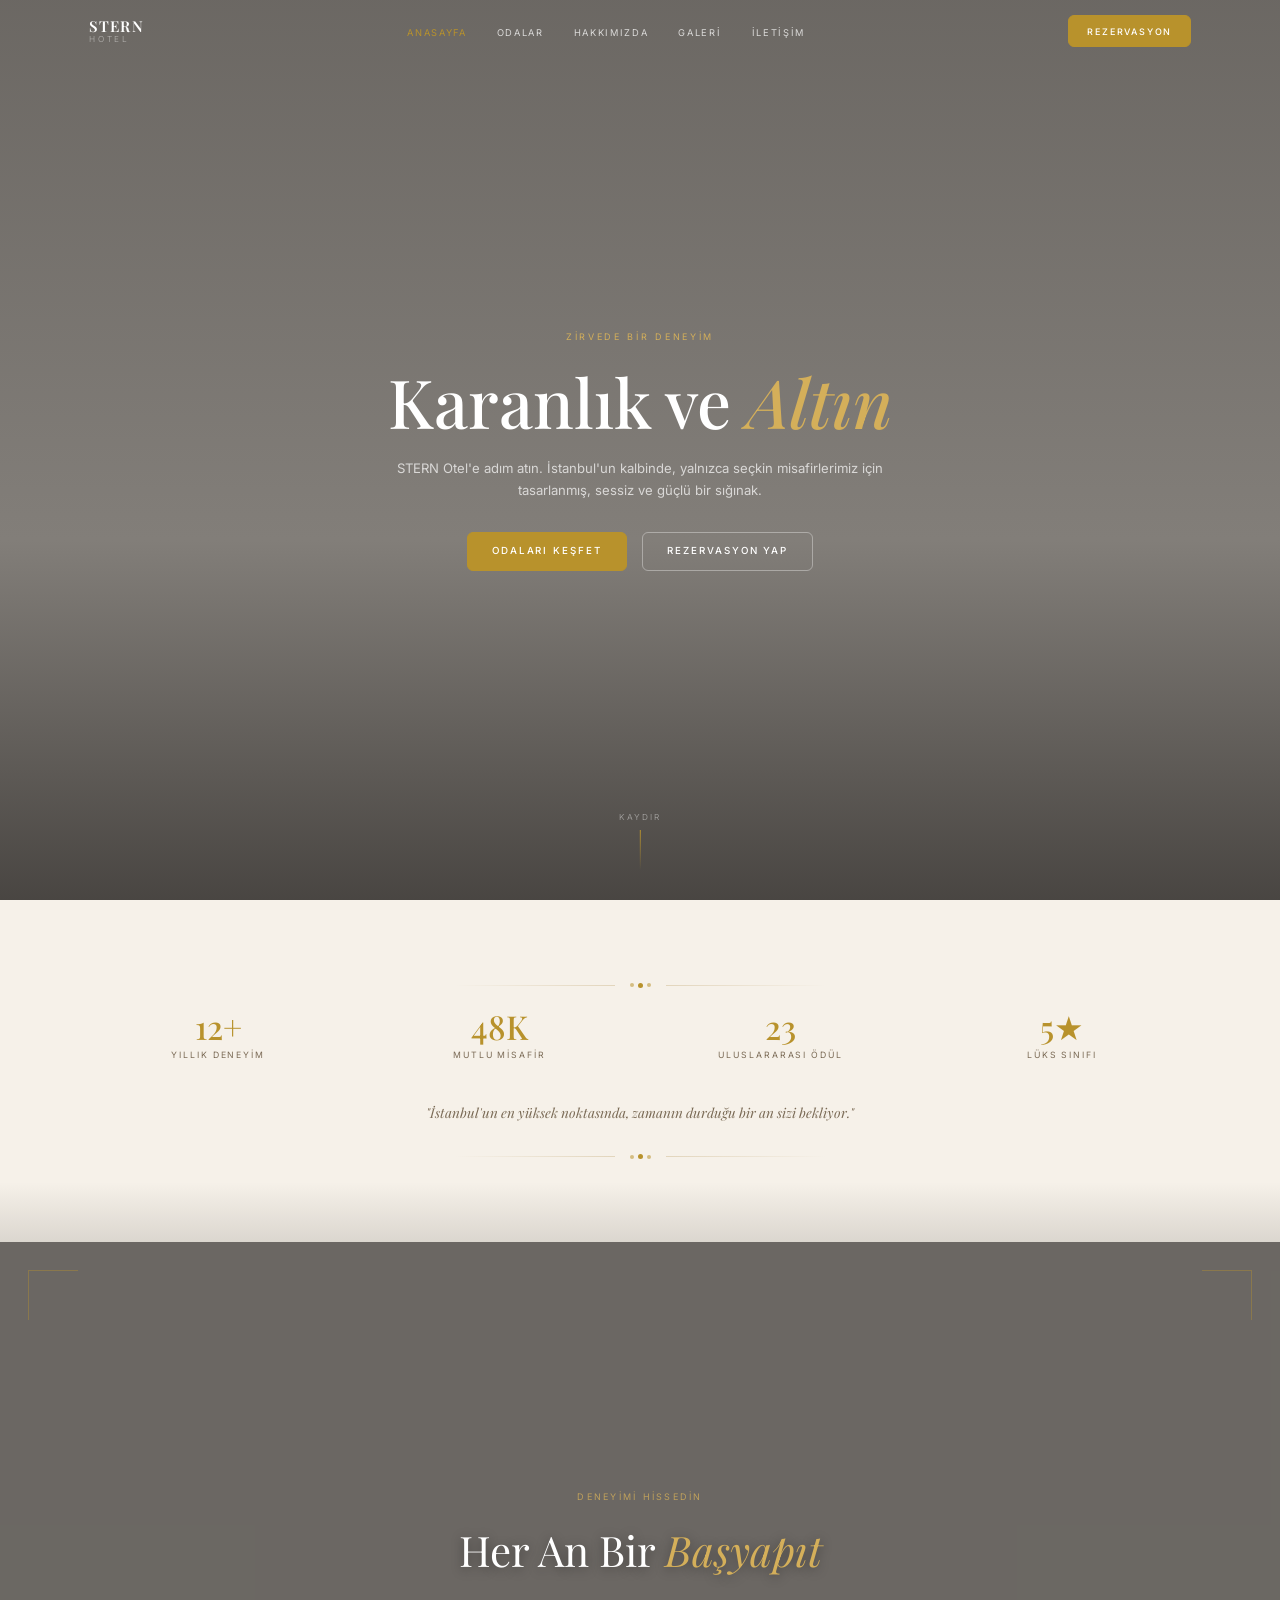
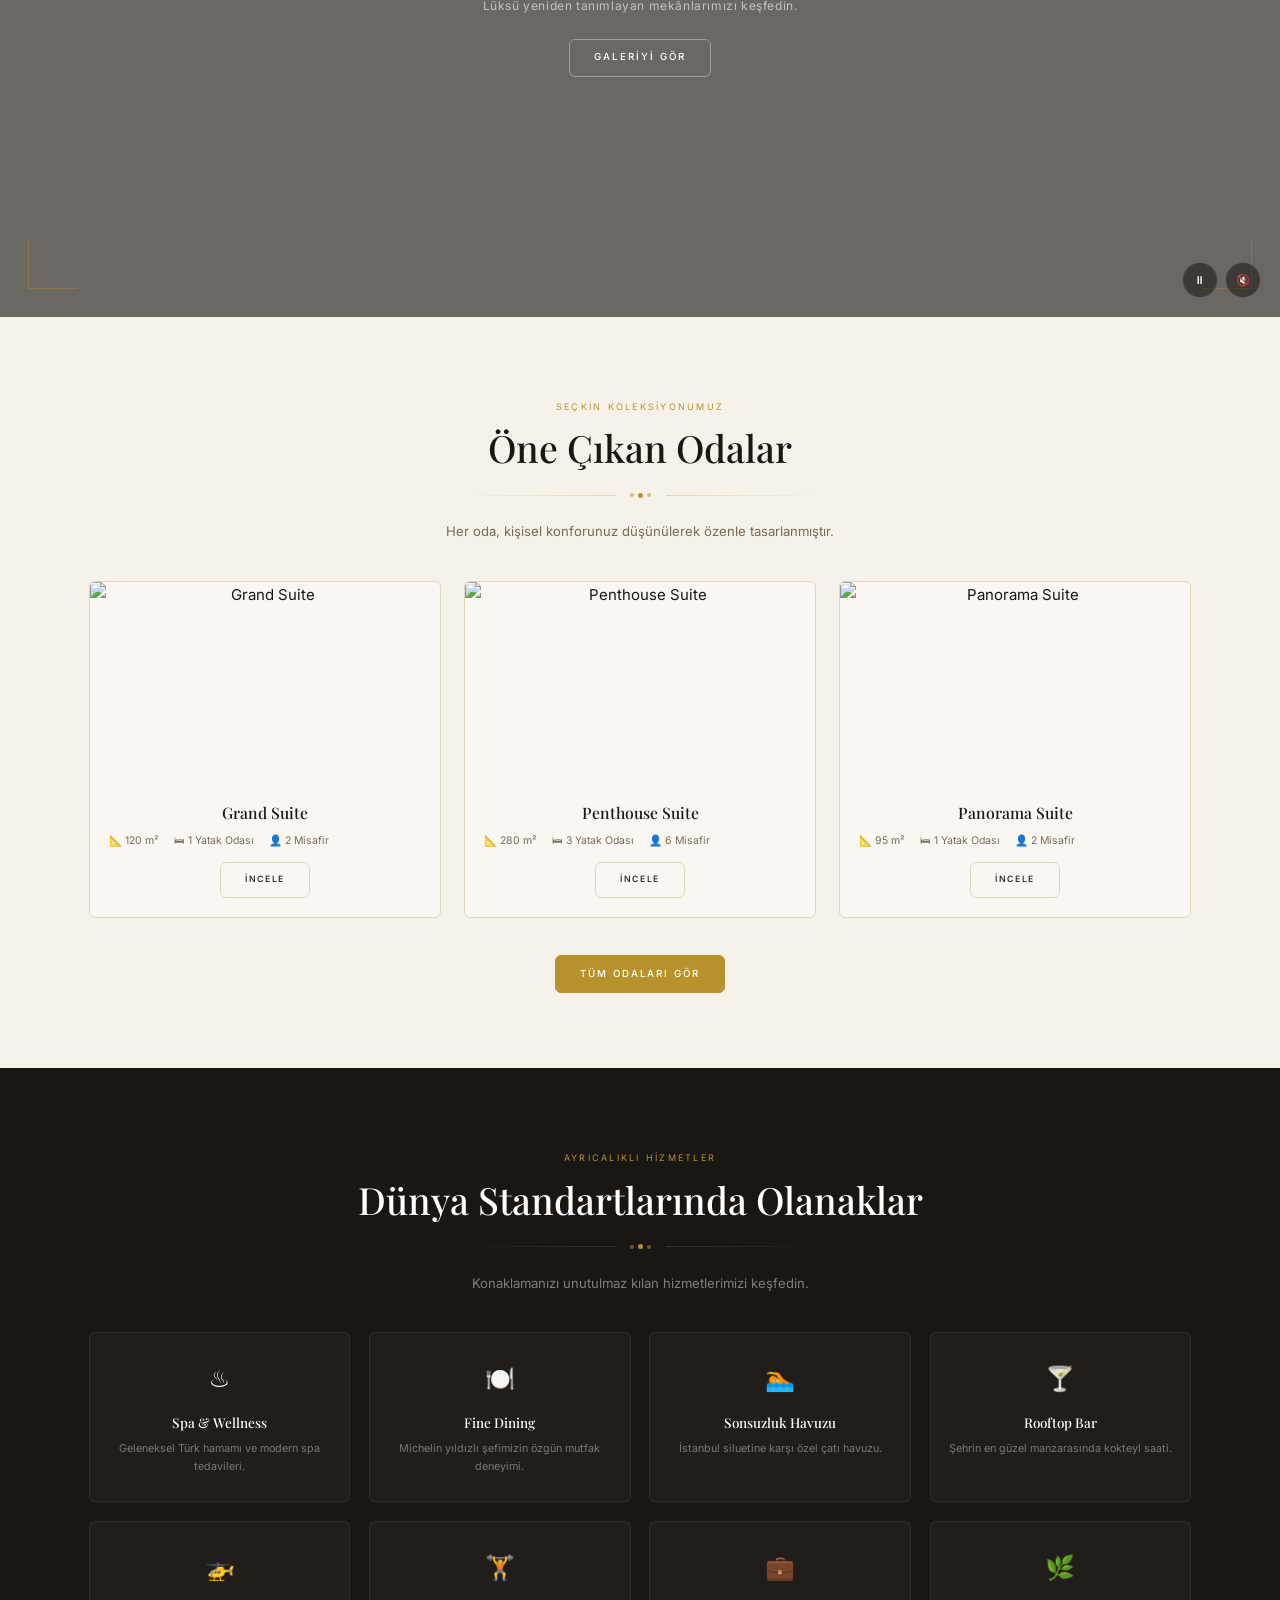
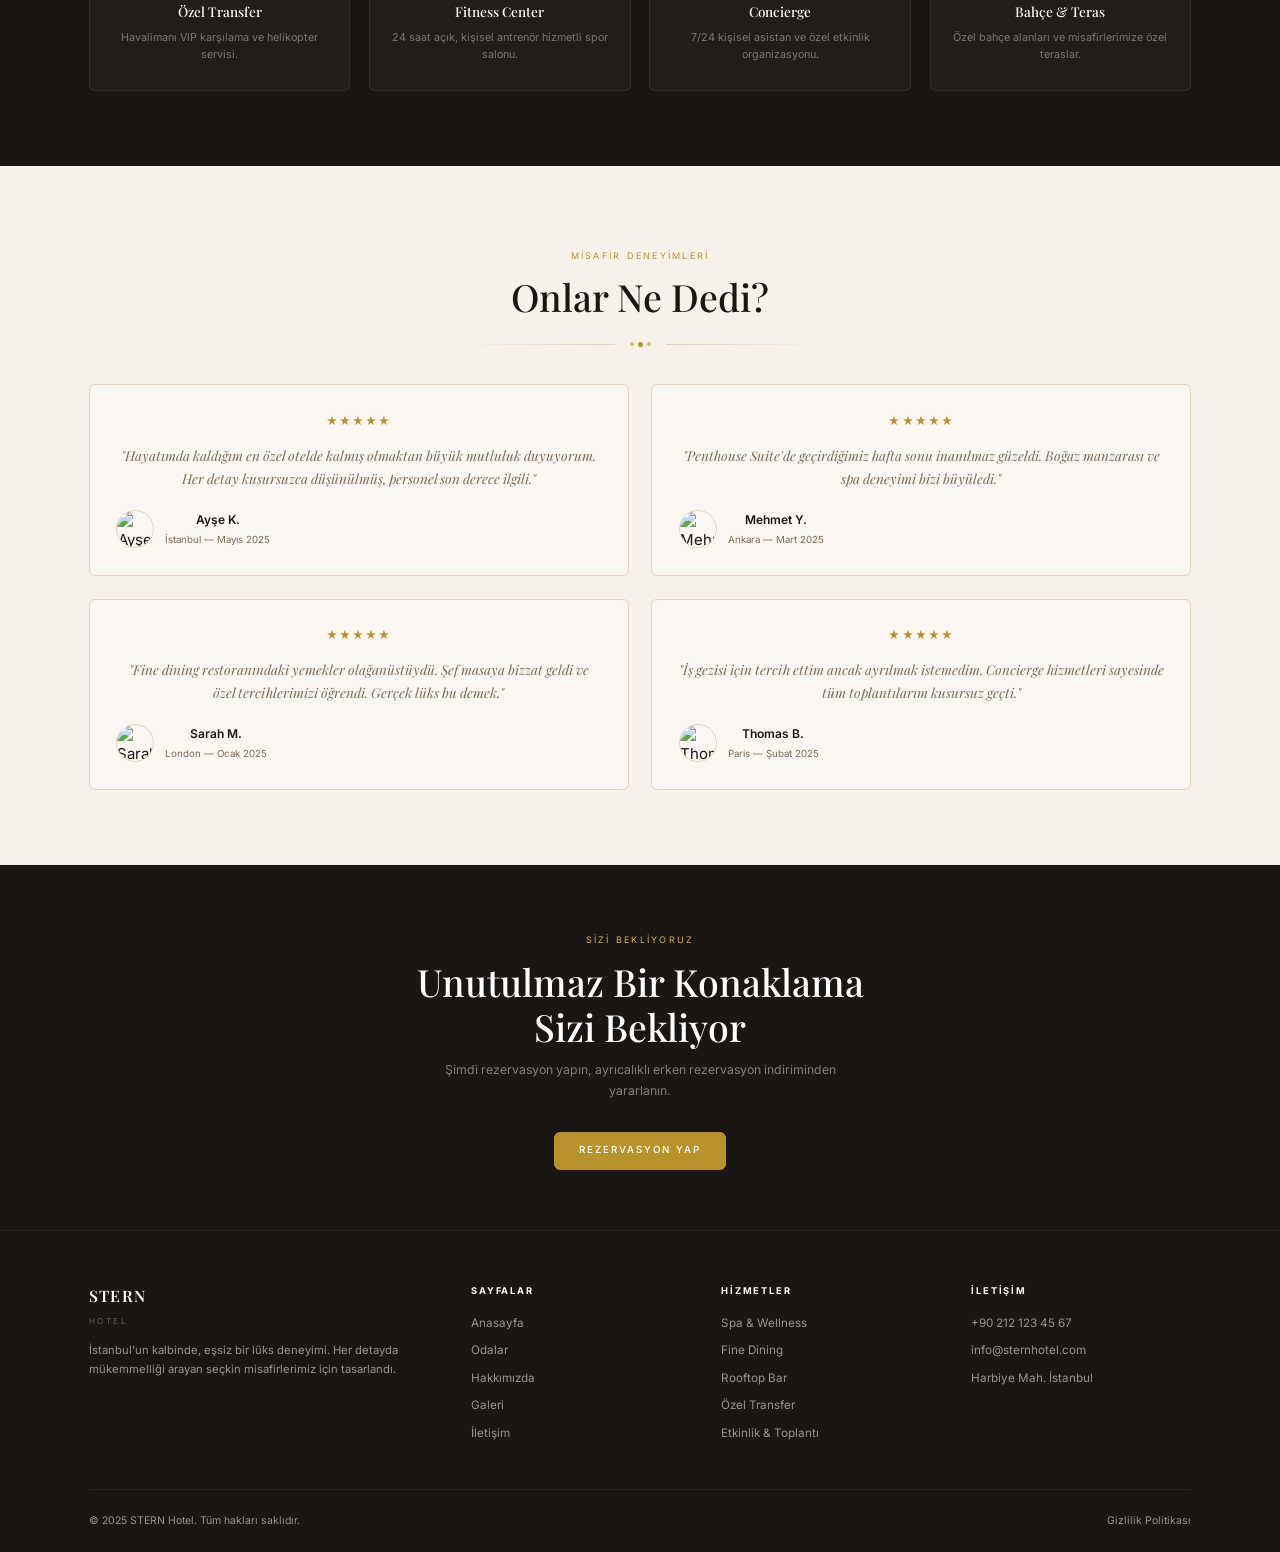
==== commit fc3c458b: "Update hotel name in hero description" ====
--- a/index.html
+++ b/index.html
@@ -44,7 +44,7 @@
   <section class="hero">
    <div class="hero__bg"><div class="video-box">
    <video autoplay muted loop playsinline>
-      <source src="file:///C:/Users/umit/Downloads/hotel-website-static/hotel-static/videos/istanbul.mp4" type="video/mp4" />
+      <source src="videos/istanbul1.mp4" type="video/mp4" />
     </video>
 	</div> 	 
 	</div> 
@@ -52,7 +52,7 @@
     <div class="hero__content">
       <span class="hero__tag">Zirvede Bir Deneyim</span>
       <h1 class="hero__title">Karanlık ve <em>Altın</em></h1>
-      <p class="hero__desc">Obsidian Palace'a adım atın. İstanbul'un kalbinde, yalnızca seçkin misafirlerimiz için tasarlanmış, sessiz ve güçlü bir sığınak.</p>
+      <p class="hero__desc">STERN Otel'e adım atın. İstanbul'un kalbinde, yalnızca seçkin misafirlerimiz için tasarlanmış, sessiz ve güçlü bir sığınak.</p>
       <div class="hero__actions">
         <a href="odalar.html" class="btn btn-gold">Odaları Keşfet</a>
         <a href="iletisim.html" class="btn btn-outline">Rezervasyon Yap</a>
@@ -94,7 +94,7 @@
   <!-- ══ VIDEO ═══════════════════════════════════════════════ -->
   <section class="video-section">
     <video autoplay muted loop playsinline>
-      <source src="file:///C:/Users/umit/Downloads/hotel-website-static/hotel-static/videos/istanbul.mp4" type="video/mp4" />
+      <source src="videos/istanbul2.mp4" type="video/mp4" />
     </video>
     <div class="video-section__overlay"></div>
     <div class="video-section__corner video-section__corner--tl"></div>
--- a/style.css
+++ b/style.css
@@ -936,3 +936,15 @@
   .gallery-grid { grid-template-columns: 1fr; }
   .amenities-grid { grid-template-columns: 1fr; }
 }
+
+.video-box {
+  width: 100%;
+  height: 100%;
+  overflow: hidden;
+}
+
+.video-box video {
+  width: 100%;
+  height: 100%;
+  object-fit: cover;
+}
